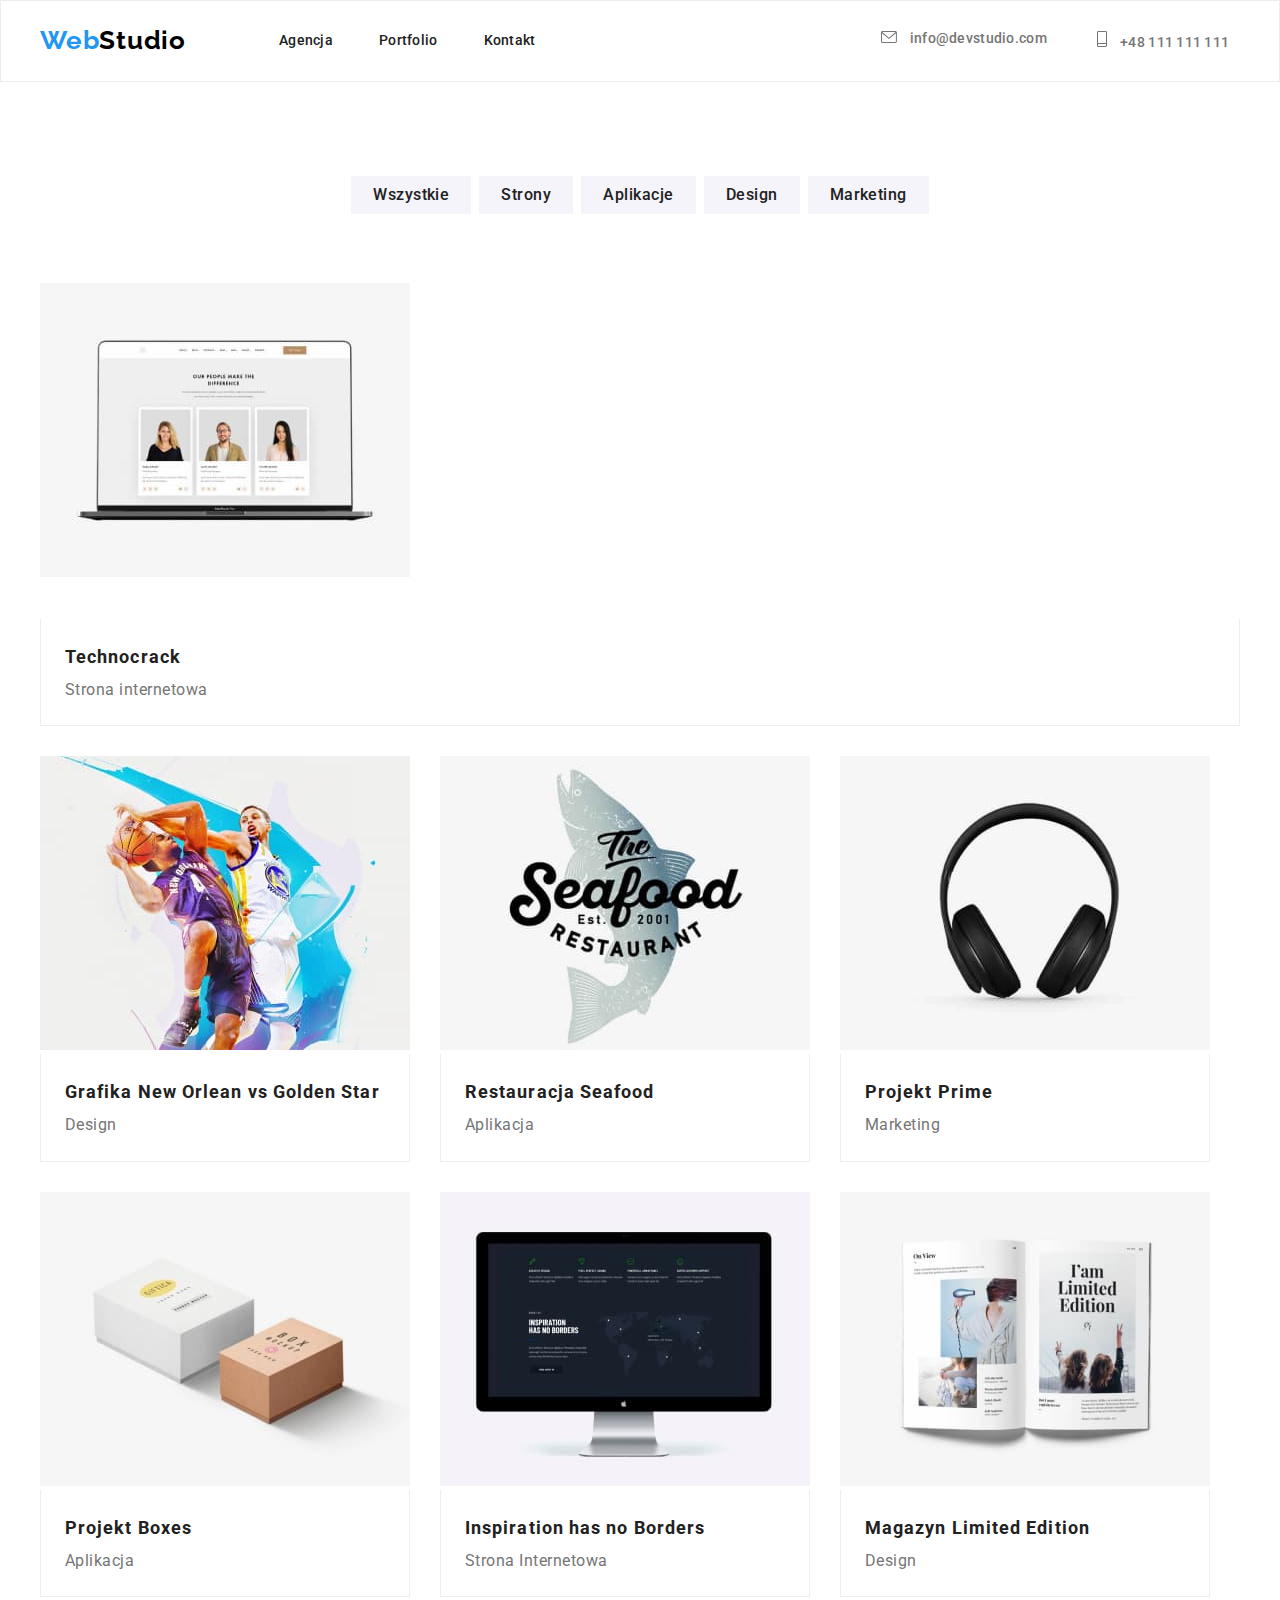
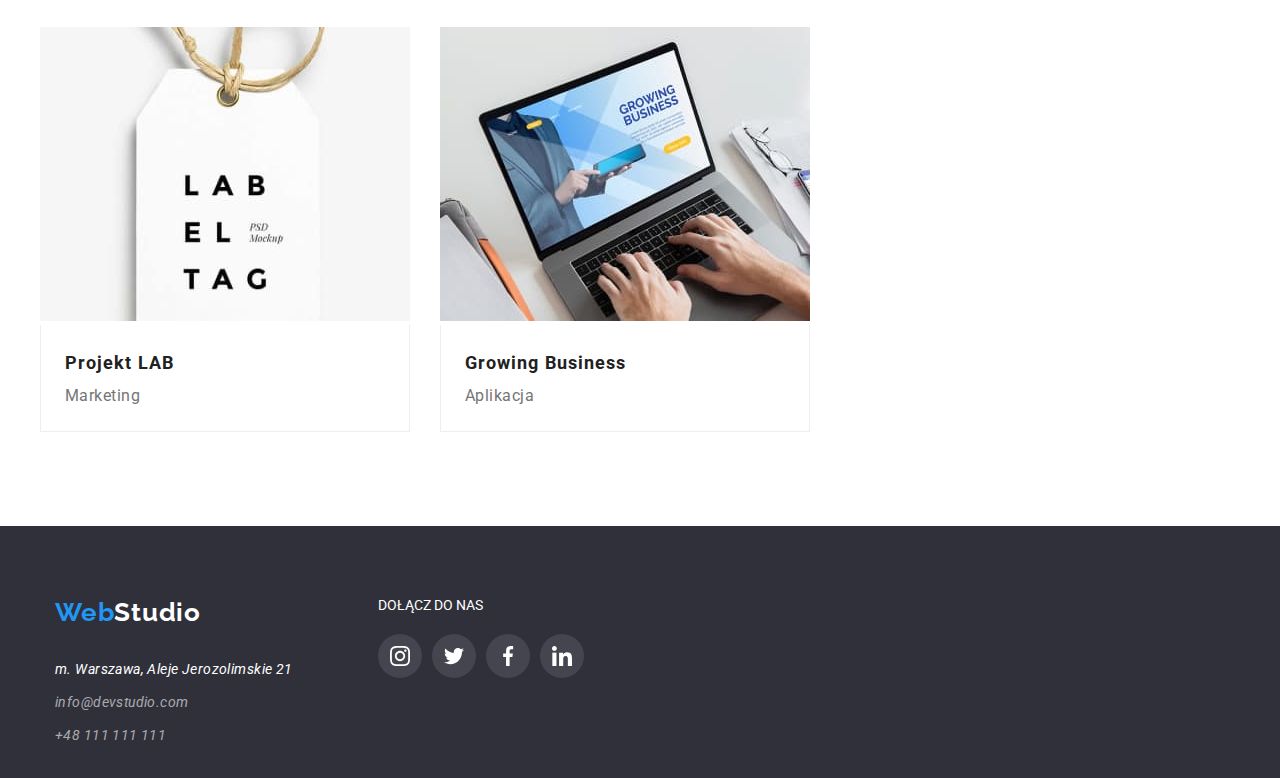
==== portfolio.html @ 08683b41 "Add files via upload" ====
<!DOCTYPE html>
<html lang="en">
  <head>
    <meta charset="UTF-8" />
    <meta http-equiv="X-UA-Compatible" content="IE=edge" />
    <meta name="viewport" content="width=device-width, initial-scale=1.0" />
    <title>hw 5</title>
    <link rel="stylesheet" href="./css/styles.css" />
    <link rel="preconnect" href="https://fonts.googleapis.com" />
    <link rel="preconnect" href="https://fonts.gstatic.com" crossorigin />
    <link
      href="https://fonts.googleapis.com/css2?family=Raleway:wght@700&family=Roboto:wght@400;500;700;900&display=swap"
      rel="stylesheet"
    />
    <link rel="stylesheet" href="https://cdnjs.cloudflare.com/ajax/libs/modern-normalize/2.0.0/modern-normalize.min.css" integrity="sha512-4xo8blKMVCiXpTaLzQSLSw3KFOVPWhm/TRtuPVc4WG6kUgjH6J03IBuG7JZPkcWMxJ5huwaBpOpnwYElP/m6wg==" crossorigin="anonymous" referrerpolicy="no-referrer" />
    <link rel="stylesheet" href="https://cdnjs.cloudflare.com/ajax/libs/modern-normalize/2.0.0/modern-normalize.css" integrity="sha512-gA2Bvu0/hw4oj0Lp8ZHjK+o3S4BE5m8d/wNVy6ktKLhHKPpWLQwv9ixzuWirWOakoJqlBdePq2NhoCaUOQ5npQ==" crossorigin="anonymous" referrerpolicy="no-referrer" />
  </head>

  <body>
    <div class="nav-border">
      <header class="nav-background container">
      <a class="logo" href="./index.html"
        >Web<span class="logo-studio-header">Studio</span></a
      >
      <nav>
        <ul class="first-line">
          <li><a class="first-line-agency" href="/agencja">Agencja</a></li>
          <li>
            <a class="first-line-portfolio" href="./portfolio.html"
              >Portfolio</a
            >
          </li>
          <li><a class="first-line-contact" href="/kontakt">Kontakt</a></li>
        </ul>
      </nav>

      <div class="first-line-contactinfo">
        <a href="mailto:info@devstudio.com">
          <svg class="icon-nav" width="16px" height="12px">
            <use href="./images/icons.svg#icon-envelope"></use>
          </svg>
          info@devstudio.com</a
        >
        <a href="tel:+48111111111">
          <svg class="icon-nav" width="10px" height="16px">
            <use href="./images/icons.svg#icon-phone"></use>
          </svg>
          +48 111 111 111</a
        >
      </div>
    </header>
    </div>

    <main class="section">
      <div class="container">
      <ul class="portfolio-buttons">
        <li><button class="buttons" type="button">Wszystkie</button></li>
        <li><button class="buttons" type="button">Strony</button></li>
        <li><button class="buttons" type="button">Aplikacje</button></li>
        <li><button class="buttons" type="button">Design</button></li>
        <li><button class="buttons" type="button">Marketing</button></li>
      </div>
      </ul>

      <!-----> poprawic
      <ul class="portfolio-all-photos container">
        <li>
          <div class="card-overly">
          <div class="photo-box">
          <img
            src="./images/computer.jpg"
            alt="computer"
            width="370"
            height="294"/>
            <p class="text-overlay">Technocrack jest popularną platformą wykorzystywaną do rozpowszechniania koronawirusa. Firmy wykorzystują tę platformę do celów szpiegowskich i ataków na niezabezpieczone serwery konkurencji</p>
            </div>
          <div class="portfolio-photo-border">
            <b class="portfolio-photo-figcaption">Technocrack</b>
            <p class="portfolio-photo-caption">Strona internetowa</p>
          </p>
          </div>
          </div>
        </li>

        <li>
          <img
            src="./images/basketball-players.jpg"
            alt="basketball players"
            width="370"
            height="294"
          />
          <div class="portfolio-photo-border">
            <b class="portfolio-photo-figcaption"
              >Grafika New Orlean vs Golden Star</b
            >
            <p class="portfolio-photo-caption">Design</p>
            </div>
        </li>

        <li>
          <img
            src="./images/seefood-restaurant.jpg"
            alt="seefood restaurant logo"
            width="370"
            height="294"
          />
          <div class="portfolio-photo-border">
            <b class="portfolio-photo-figcaption">Restauracja Seafood </b>
            <p class="portfolio-photo-caption">Aplikacja</p>
            </div>
        </li>

        <li>
          <img
            src="./images/headphones.jpg"
            alt="headphones"
            width="370"
            height="294"
          />
          <div class="portfolio-photo-border">
            <b class="portfolio-photo-figcaption">Projekt Prime</b>
            <p class="portfolio-photo-caption">Marketing</p>
      </div>
        </li>

        <li>
          <img
            src="./images/boxes.jpg"
            alt="two boxes"
            width="370"
            height="294"
          />
          <div class="portfolio-photo-border">
            <b class="portfolio-photo-figcaption">Projekt Boxes</b>
            <p class="portfolio-photo-caption">Aplikacja</p>
            </div>
        </li>

        <li>
          <img
            src="./images/black-screen.jpg"
            alt="computer with the black screen"
            width="370"
            height="294"
          />
          <div class="portfolio-photo-border">
            <b class="portfolio-photo-figcaption">Inspiration has no Borders</b>
            <p class="portfolio-photo-caption">Strona Internetowa</p>
            </div>
        </li>

        <li>
          <img
            src="./images/magazine.jpg"
            alt="magazine"
            width="370"
            height="294"
          />
          <div class="portfolio-photo-border">
            <b class="portfolio-photo-figcaption">Magazyn Limited Edition</b>
            <p class="portfolio-photo-caption">Design</p>
          </div>
        </li>

        <li>
          <img
            src="./images/label-tag.jpg"
            alt="label tag"
            width="370"
            height="294"
          />
          <div class="portfolio-photo-border">
            <b class="portfolio-photo-figcaption">Projekt LAB</b>
            <p class="portfolio-photo-caption">Marketing</p>
            </div>
        </li>

        <li>
          <img
            src="./images/growing-business-laptop.jpg"
            alt="laptop"
            width="370"
            height="294"
          />
          <div class="portfolio-photo-border">
            <b class="portfolio-photo-figcaption">Growing Business</b>
            <p class="portfolio-photo-caption">Aplikacja</p>
            </div>
        </li>
      </ul>
    </main>

    <footer class="footer-background">
      <div class="footer-flex container">
        <div class="footer-text">
          <a class="footer-logo" href="/WebStudio"
            >Web<span class="logo-studio">Studio</span></a
          >

          <address class="footer-address-contact">
            <a class="footer-address"> m. Warszawa, Aleje Jerozolimskie 21</a>
            <a
              class="footer-contact footer-contact-padding"
              href="mailto:info@devstudio.com"
              >info@devstudio.com</a
            >
            <a class="footer-contact" href="tel:+48111111111"
              >+48 111 111 111
            </a>
          </address>
        </div>

        <div>
          <p class="sm-footer">DOŁĄCZ DO NAS</p>
          <div class="footer-icons">
            <a class="footer-sm-icon"
              ><svg width="20" height="20">
                <use href="./images/icons.svg#icon-instagram"></use>
              </svg>
            </a>
            <a class="footer-sm-icon"
              ><svg width="20" height="20">
                <use href="./images/icons.svg#icon-twitter"></use>
              </svg></a>
            <a class="footer-sm-icon"
              ><svg width="20" height="20">
                <use href="./images/icons.svg#icon-facebook"></use></svg></a>
            <a class="footer-sm-icon"
              ><svg width="20" height="20">
                <use href="./images/icons.svg#icon-linkedin"></use></svg></a>
          </div>
        </div>
      </div>
    </footer>
  </body>
</html>
---- css/styles.css ----
* {margin: 0; padding: 0; }

:root {
    --brand-color: #FFFFFF;
    --brand-color-headline: #212121;
    --brand-color-description: #757575;
    --brand-color-logo: #2196F3;
    --brand-color-logo-header: #000000;
    --font-size-14: 14px;
    --font-size-16: 16px;
 --background-photo: #2F303A66;
     --background-icons-second-section: #F5F4FA;
     --icon-color: #AFB1B8;
     --icon-color-blue: #2196F3;
     --icon-color-footer: #ffffff1a;
    --default-time: 250ms;
     --default-timing-function: cubic-bezier(0.4, 0, 0.2, 1);
     --portfolio-box-background: rgba(33, 150, 243, 0.9);
}

body {
    font-family: 'Roboto', sans-serif;
    color: var(--brand-color);
}

li {
    list-style: none;
}

a {
    text-decoration: none;
}

.nav-background {
    color: var(--brand-color);
    margin: auto;
    display: flex;
    align-items: center;
}

.logo {
    font-family: 'Raleway';
    font-weight: 700;
    font-size: 26px;
    line-height: 1.2;
    letter-spacing: 0.03em;
    color: var(--brand-color-logo);
    text-decoration: none;
    margin: 24px 0 25px 0;
}

.logo-studio-header {
    color: var(--brand-color-logo-header);
}

.first-line {
    font-weight: 500;
    font-size: var(--font-size-14);
    line-height: 1.1;
    letter-spacing: 0.02em;
    color: var(--brand-color-headline);
    text-decoration: none;
    list-style: none;
    display: flex;
    justify-content: space-between;
    align-items: center;
}

.first-line-agency {
    margin-left: 93px;
    margin-right: 46px;
    position: relative;
}

.first-line-agency::after {
    content: '';
    height: 4px;
    position: absolute;
    bottom: -28px;
    background: var(--brand-color-logo);
}

.first-line-agency:hover::after {
    width: 100%;
    left: 0;
}

.first-line-portfolio {
    margin-right: 46px;
    position: relative;
}

.first-line-portfolio::after {
    content: '';
    height: 4px;
    position: absolute;
    bottom: -28px;
    background: var(--brand-color-logo);
}

.first-line-portfolio:hover::after {
    width: 100%;
    left: 0;
}

.first-line-contact {
    margin-right: 345px;
    position: relative;
}

.first-line-contact::after {
    content: '';
    height: 4px;
    position: absolute;
    bottom: -28px;
    background: var(--brand-color-logo);
}

.first-line-contact:hover::after {
    width: 100%;
    left: 0;
}

.first-line a {
    color: inherit;
}

.first-line a:hover,
.first-line a:focus {
    color: var(--brand-color-logo);
}

.icon-nav {
    fill: var(--brand-color-description);
    margin-right: 10px; 
}

.first-line-contactinfo {
    font-weight: 500;
    font-size: var(--font-size-14);
    line-height: 1.1;
    letter-spacing: 0.02em;
    color: var(--brand-color-description);
    text-decoration: none;
    list-style: none;
    display: flex;
    gap: 50px;
}

.first-line-contactinfo a {
    color: inherit;
}

.first-line-contactinfo a:hover ,
.first-line-contactinfo a:focus {
    color: var(--brand-color-logo);
}

.first-line-contactinfo a:hover .icon-nav,
.first-line-contactinfo a:focus .icon-nav {
    fill: var(--icon-color-blue);
}

.first-section-background {
    background: linear-gradient(var(--background-photo), var(--background-photo)), url('../images/index-background.jpg');
    background-size: 1600px auto;
}

.first-section-settings {
box-sizing: border-box;
    display: flex;
    flex-direction: column;
    justify-content: center;
    align-items: center;
    gap: 30px;
}

.fist-section-title {
    font-weight: 900;
    font-size: 44px;
    line-height: 1.4;
    text-align: center;
    letter-spacing: 0.06em;
    text-transform: uppercase;
    color: var(--brand-color);
    margin-top: 200px;
    padding-bottom: 30px;
}

.first-section-button-box {
    display: flex;
    justify-content: center;
}

.first-section-button {
    font-weight: 700;
    font-size: var(--font-size-16);
    line-height: 1.9;
    display: flex;
    align-items: center;
    text-align: center;
    letter-spacing: 0.06em;
    color: var(--brand-color);
    background: #2196F3;
    box-shadow: 0px 4px 4px rgba(0, 0, 0, 0.15);
    border-radius: 4px;
    cursor: pointer;
    box-sizing: content-box;
    display: flex;
    justify-content: center;
    padding: 10px 41px 10px 42px;
    margin-bottom: 200px;
}

.second-section {
    display: flex;
}

.second-section svg {
    margin-bottom: 30px
}

.second-section-headline {
    font-weight: 700;
    font-size: var(--font-size-14);
    line-height: 1.1;
    letter-spacing: 0.03em;
    text-transform: uppercase;
    color: var(--brand-color-headline);
    padding: 0 15px;
} 

.icon-second-section {
    background: var(--background-icons-second-section);
    border-radius: 4px;
    padding: 25px 100px;
}

.second-section-text {
    font-weight: 400;
    font-size: var(--font-size-14);
    line-height: 1.7;
    letter-spacing: 0.03em;
    color: var(--brand-color-description);
    text-transform: none;
    padding-top: 10px;
}

.third-section-title {
    font-weight: 700;
    font-size: 36px;
    line-height: 1.2;
    text-align: center;
    letter-spacing: 0.03em;
    color: var(--brand-color-headline);
    padding-bottom: 50px;
}

.third-section-pictures li {
    position: relative;
    overflow: hidden;
}

.third-section-pictures li > .third-section-text {
    position: absolute;
    width: 100%;
    bottom: 0;
   margin: 0;
   padding: 27px 0;
   text-align: center;
    font-family: 'Roboto';
        font-weight: 700;
        font-size: 14px;
        line-height: 16px;
        text-align: center;
        letter-spacing: 0.03em;
        text-transform: uppercase;
        color: var(--brand-color);
        background: rgba(47, 48, 58, 0.8);
}

.third-section-pictures {
    box-sizing: border-box;
    display: flex;
    flex-direction: row;
    justify-content: space-between;
    gap: 30px;
    padding-bottom: 94px;
}

.fourth-section-background {
    background: #F5F4FA;
}

.fouth-section-title {
    font-weight: 700;
    font-size: 36px;
    line-height: 1.2;
    text-align: center;
    letter-spacing: 0.03em;
    color: var(--brand-color-headline);
    padding-bottom: 50px;
}

.fourth-section {
    display: flex;
}

.fourth-section-block {
    display: inline-block;
    background-color: var(--brand-color);
    box-shadow: 0px 1px 3px rgba(0, 0, 0, 0.12), 0px 1px 1px rgba(0, 0, 0, 0.14), 0px 2px 1px rgba(0, 0, 0, 0.2);
    border-radius: 0px 0px 4px 4px;
    margin: 0 15px;
}

figcaption {
    font-weight: 500;
    font-size: var(--font-size-16);
    line-height: 1.2;
    text-align: center;
    letter-spacing: 0.03em;
    color: var(--brand-color-headline);
}

.fourth-section-name {
    margin-top: 30px;
}

.fourth-section-position {
    font-size: var(--font-size-16);
    font-style: normal;
    font-weight: 400;
    line-height: 1.2;
    text-align: center;
    letter-spacing: 0.03em;
    color: var(--brand-color-description);
    display: flex;
    justify-content: center;
    margin: 10px 0 16px;
    white-space: nowrap;
}

.sm-icons {
    display: flex;
    gap: 10px;
    justify-content: center;
    margin-top: 16px;
    fill: var(--icon-color);
    margin-bottom: 30px;
}

.icon-fourth {
    display: flex;
    justify-content: center;
    align-items: center;
    width: 44px;
    height: 44px;
    border-radius: 50%;
}

.icon-fourth:hover,
.icon-fourth:focus {
    cursor: pointer;
    background-color: var(--icon-color-blue);
    fill: var(--brand-color);
}

.fifth-section-headline {
    font-weight: 700;
    font-size: 36px;
    text-align: center;
    padding-bottom: 50px;
    color: var(--brand-color-headline);
}

.clients-icons {
    display: flex;
    justify-content: space-between;
    fill: var(--icon-color);
}

.clients-icons-blue:hover,
.clients-icons-blue:focus {
    cursor: pointer;
    fill: var(--icon-color-blue);
    border-color: var(--icon-color-blue);
}

div[class="clients-icons"]>svg {
    padding: 17.71px 32px 14.25px;
    border: 1px solid var(--icon-color);
    border-radius: 4px;
}

.footer-background {
    background: #2F303A;
}

.footer-text {
    display: flex;
    flex-direction: column;
    padding-bottom: 60px;
    padding: 0 15px;
} 

.footer-logo {
    font-family: 'Raleway';
    font-weight: 700;
    font-size: 26px;
    line-height: 2;
    letter-spacing: 0.03em;
    color: var(--brand-color-logo);
    text-decoration: none;
    padding: 60px 0 20px 0;
}

.logo-studio {
    color: var(--brand-color);
}

.footer-address-contact {
display: flex;
    flex-direction: column;
}

.footer-address {
    font-size: var(--font-size-14);
    line-height: 1.7;
    letter-spacing: 0.03em;
    color: var(--brand-color);
    padding-bottom: 9px;
}

.footer-contact {
    font-size: var(--font-size-14);
    line-height: 1.7;
    letter-spacing: 0.03em;
    color: rgba(255, 255, 255, 0.6);
    text-decoration: none;
}

.footer-contact-padding{
    padding-bottom: 9px;
}

.footer-contact:hover,
.footer-contact:focus {
    color: var(--brand-color-logo);
}

.footer-flex {
    display: flex;
}

.sm-footer {
    margin: 72px 0 0 70px;
    line-height: 1.14em;
    font-size: 14px;
    color: var(--brand-color);
}

.footer-icons {
    display: flex;
    column-gap: 10px;
    margin: 20px 0 100px 70px;
}

.footer-sm-icon {
    display: flex;
    background-color: var(--icon-color-footer);
    border-radius: 50px;
    fill: var(--brand-color);
    padding: 12px;
}

.footer-sm-icon:hover,
.footer-sm-icon:focus {
    background-color: var(--icon-color-blue);
    cursor: pointer;
}

.portfolio-buttons {
    display: flex;
    justify-content: center;
    align-items: center;
    gap: 8px;
    padding-bottom: 50px;
}

.buttons {
    font-family: 'Roboto';
    font-style: normal;
    font-weight: 500;
    font-size: var(--font-size-16);
    line-height: 1.6;
    text-align: center;
    letter-spacing: 0.03em;
    color: var(--brand-color-headline);
    cursor: pointer;
    background-color: #F5F4FA;
    border-style: none;
    display: flex;
    padding: 6px 22px;
}

.buttons:hover,
.buttons:focus {
    color: var(--brand-color);
    background: #2196F3;
    box-shadow: 0px 3px 1px rgba(0, 0, 0, 0.1), 0px 1px 2px rgba(0, 0, 0, 0.08), 0px 2px 2px rgba(0, 0, 0, 0.12);
    border-radius: 4px;
}

.portfolio-all-photos {
display: flex;
    flex-wrap: wrap;
    gap: 30px;
    padding: 0 15px;
}

.portfolio-all-photos li:hover,
.portfolio-all-photos li:focus {
    cursor: pointer;
        box-shadow: 0px 1px 1px rgba(0, 0, 0, 0.12), 0px 4px 4px rgba(0, 0, 0, 0.06), 1px 4px 6px rgba(0, 0, 0, 0.16);
}

.portfolio-photo-border{
    border: 1px solid #eee;
        border-top: none;
        padding: 20px 24px;
}

.portfolio-photo-figcaption {
    font-weight: 700;
    font-size: 18px;
    line-height: 2;
    letter-spacing: 0.06em;
    color: var(--brand-color-headline);
}

.portfolio-photo-caption {
    font-weight: 400;
    font-size: var(--font-size-16);
    line-height: 1.9;
    letter-spacing: 0.03em;
    color: var(--brand-color-description);
}

.photo-box img {
    position: relative;
    overflow: hidden;
}

.text-overly {
    position: absolute;
    top: 0;
   left: 0;
    width: 100%;
    height: 100%;
    margin: 0;
    padding: 49px 45px 24px;
    font-family: 'Roboto';
    font-size: 18px;
    line-height: 1.56;
     letter-spacing: 0.03em;
    color: var(--brand-color);
    background: var(--portfolio-box-background);
        transform: translateY(100%);
        transition-property: transform;
        transition-duration: var(--default-time);
        transition-timing-function: var(--default-timing-function);
}

.card-overly:hover .textoverly {
    transform: translateY(0);
}

.backdrop {
    position: fixed;
    top: 0;
    left: 0;
    bottom: 0;
    right: 0;
    background-color: #00000033;
    display: flex;

}

.modal {
    position: fixed;
    width: 528px;
    height: 581px;
    left: 50%;
    top: 50%;
    transform: translate(-50%, -50%) rotate(0deg);
    background-color: var(--brand-color);
    box-shadow: 0px 1px 3px #0000001F, 0px 1px 1px #00000024, 0px 2px 1px #00000033;
    border-radius: 4px;
}

.is-hidden {
    pointer-events: none;
    visibility: hidden;
    opacity: 1.0;
}

.close {
    all: unset;
    margin: 8px 0 0 490px;
}

.close:hover {
    background: none;
    box-shadow: none;
    cursor: pointer;
}

.x-icon {
    fill: #000000;
}

.container {
    width: 1200px;
    margin: 0 auto;
}

.section {
    padding: 94px 0 94px 0;
}

.nav-border {
    border: 1px solid #ECECEC;
}
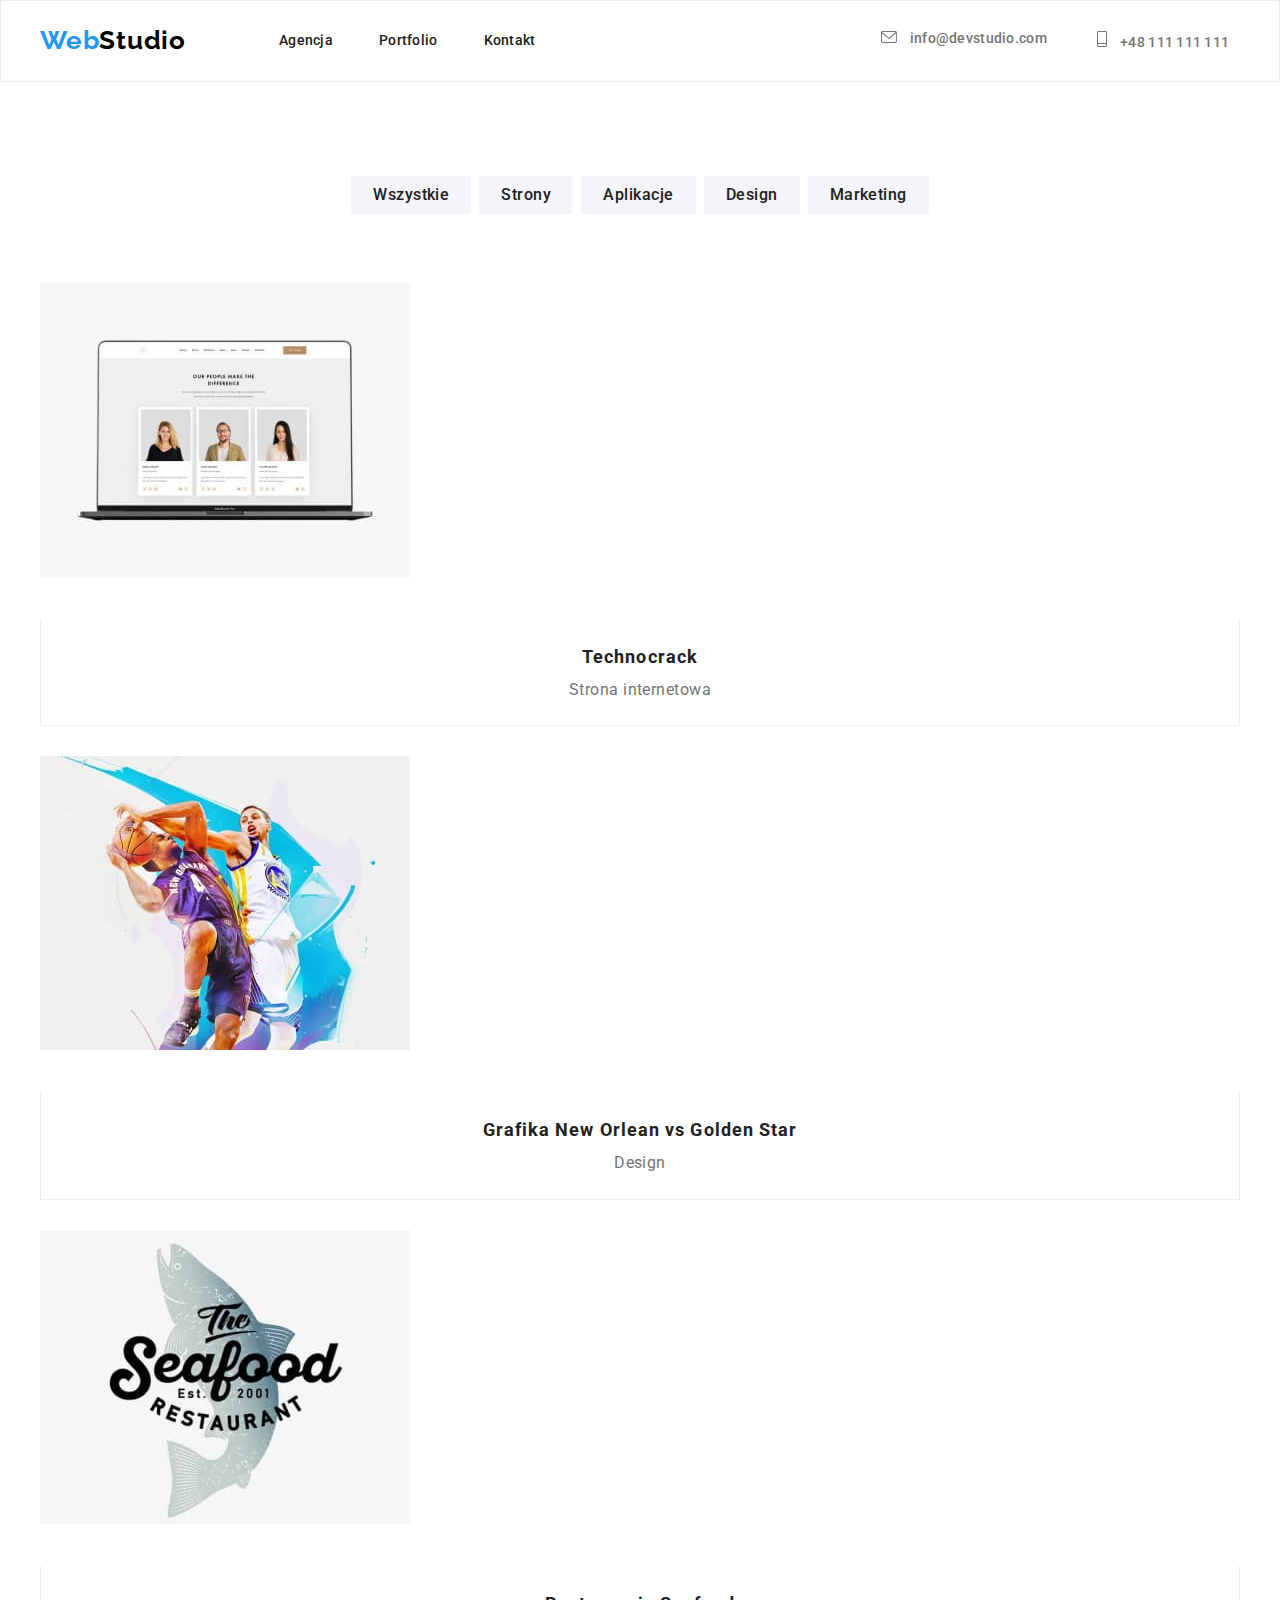
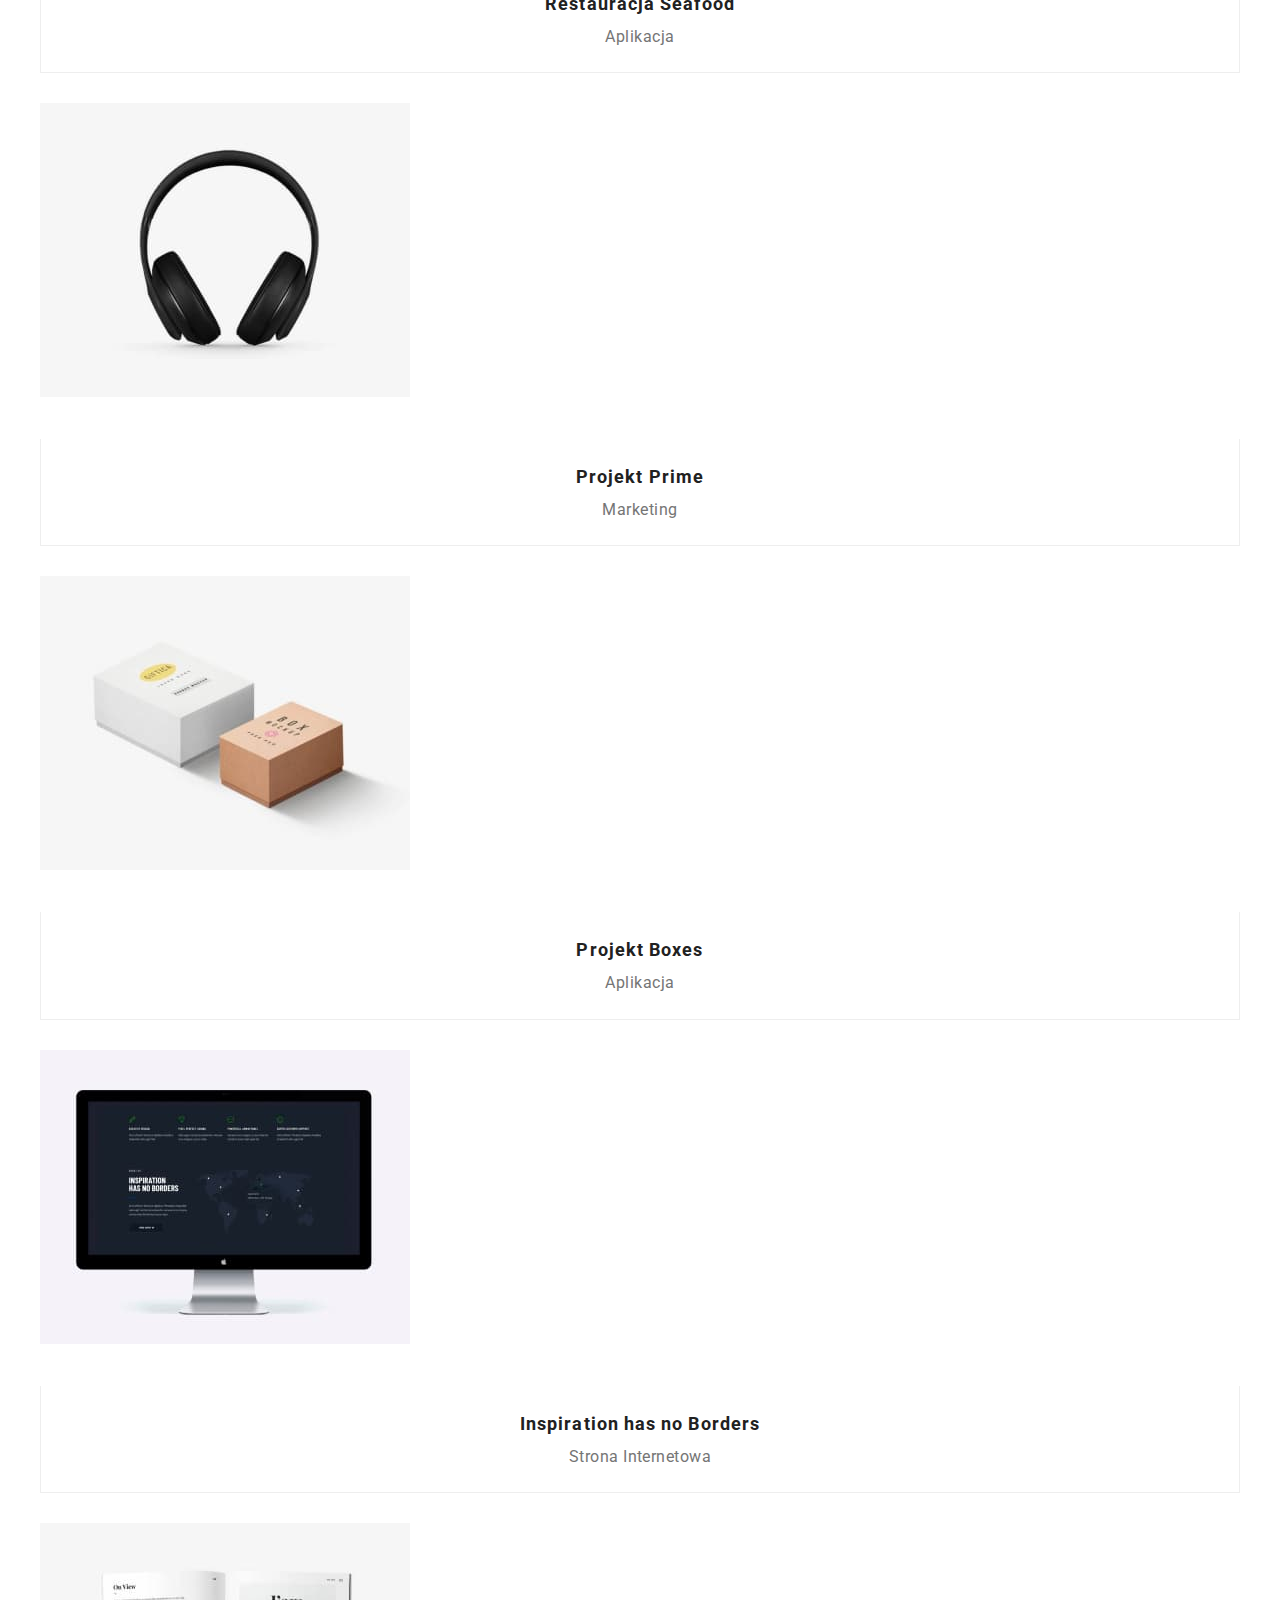
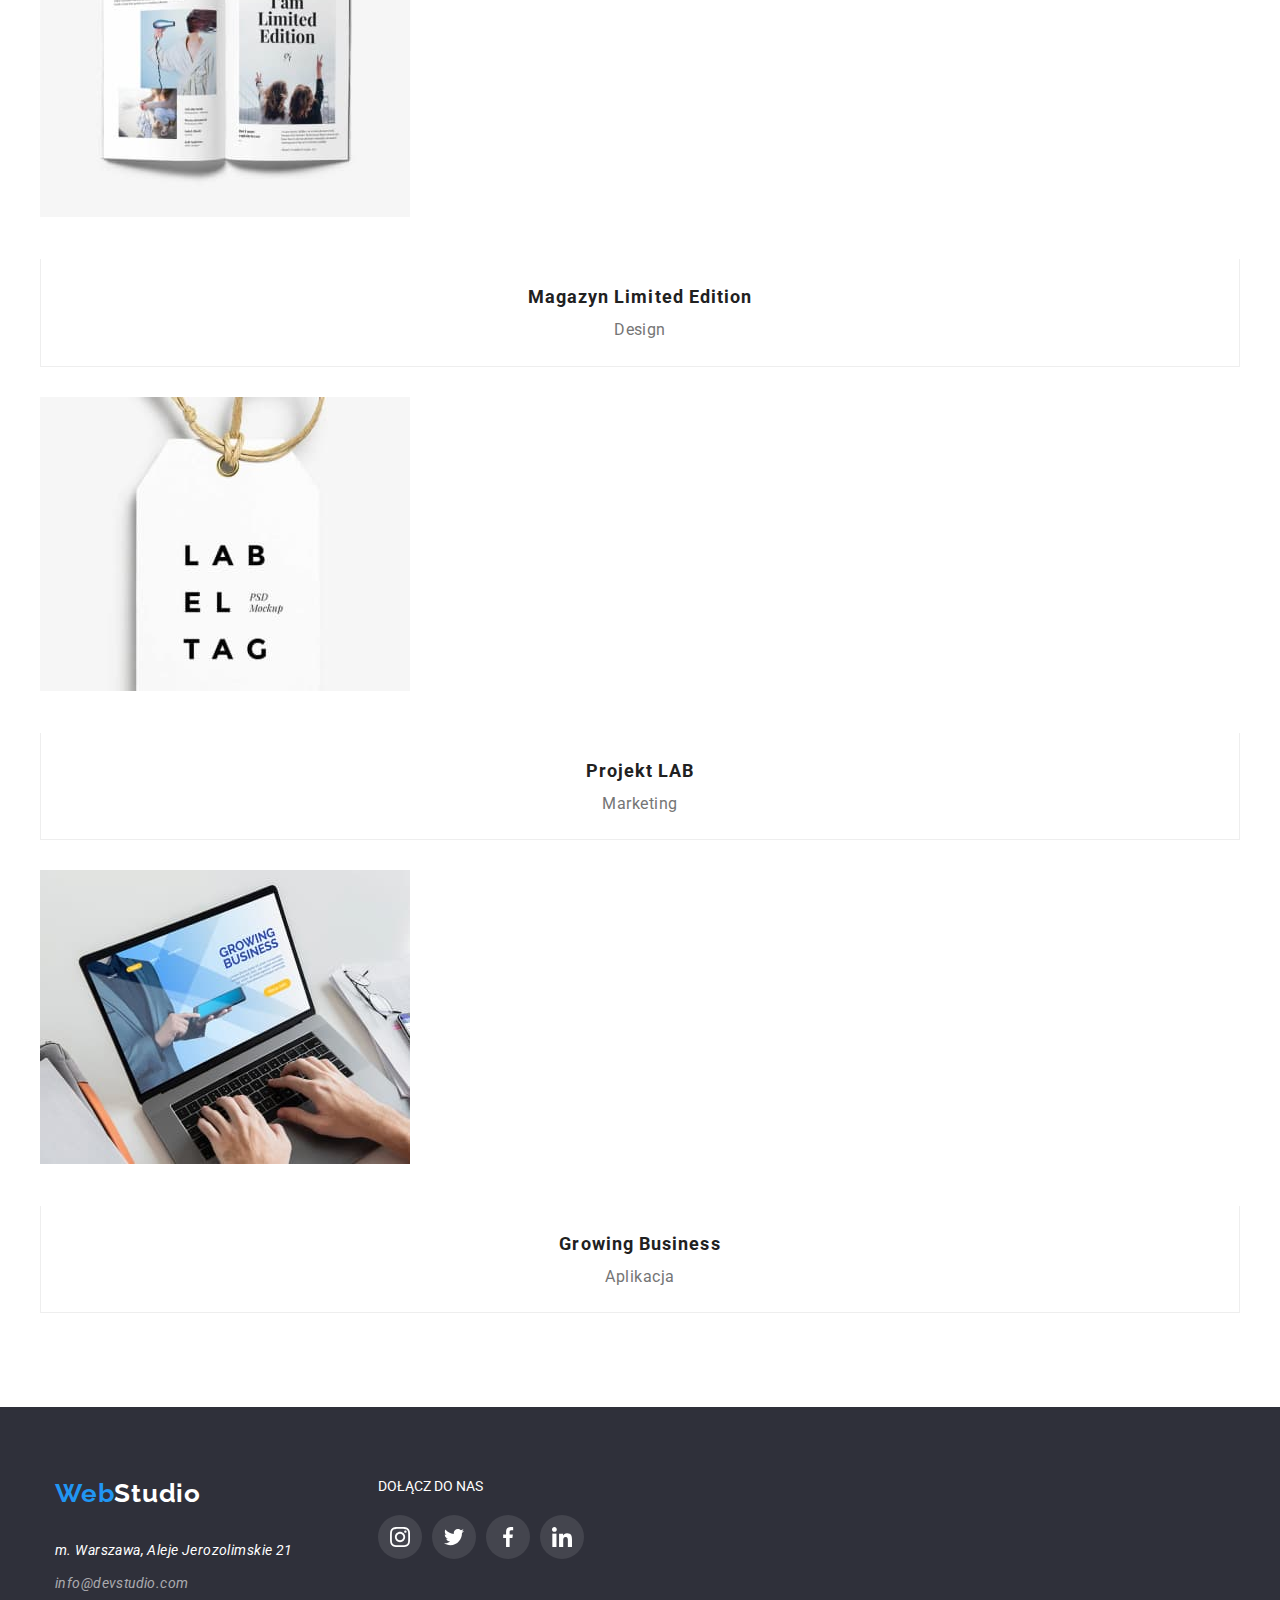
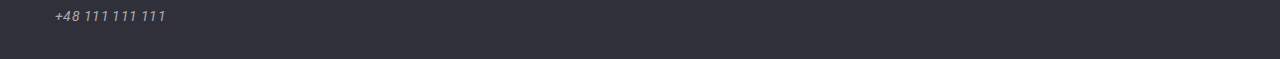
==== commit 48303cdd: "Add files via upload" ====
--- a/portfolio.html
+++ b/portfolio.html
@@ -64,130 +64,151 @@
 
       <!-----> poprawic
       <ul class="portfolio-all-photos container">
-        <li>
-          <div class="card-overly">
-          <div class="photo-box">
+        <div class="portfolio-box">
+          <figure class="photo-box">
           <img
             src="./images/computer.jpg"
             alt="computer"
             width="370"
             height="294"/>
             <p class="text-overlay">Technocrack jest popularną platformą wykorzystywaną do rozpowszechniania koronawirusa. Firmy wykorzystują tę platformę do celów szpiegowskich i ataków na niezabezpieczone serwery konkurencji</p>
-            </div>
-          <div class="portfolio-photo-border">
+            </figure>
+          <figcaption class="portfolio-photo-border">
             <b class="portfolio-photo-figcaption">Technocrack</b>
             <p class="portfolio-photo-caption">Strona internetowa</p>
-          </p>
-          </div>
-          </div>
-        </li>
-
-        <li>
+        </figcaption>
+      </div>
+
+        <div class="portfolio-box">
+          <figure class="photo-box">
           <img
             src="./images/basketball-players.jpg"
             alt="basketball players"
             width="370"
             height="294"
           />
-          <div class="portfolio-photo-border">
+          <p class="text-overlay">Technocrack jest popularną platformą wykorzystywaną do rozpowszechniania koronawirusa. Firmy wykorzystują tę platformę do celów szpiegowskich i ataków na niezabezpieczone serwery konkurencji</p>
+            </figure>
+          <figcaption class="portfolio-photo-border">
             <b class="portfolio-photo-figcaption"
               >Grafika New Orlean vs Golden Star</b
             >
             <p class="portfolio-photo-caption">Design</p>
-            </div>
-        </li>
-
-        <li>
+            </figcaption>
+      </div>
+
+        <div class="portfolio-box">
+          <figure class="photo-box">
           <img
             src="./images/seefood-restaurant.jpg"
             alt="seefood restaurant logo"
             width="370"
             height="294"
           />
-          <div class="portfolio-photo-border">
+          <p class="text-overlay">Technocrack jest popularną platformą wykorzystywaną do rozpowszechniania koronawirusa. Firmy wykorzystują tę platformę do celów szpiegowskich i ataków na niezabezpieczone serwery konkurencji</p>
+            </figure>
+          <figcaption class="portfolio-photo-border">
             <b class="portfolio-photo-figcaption">Restauracja Seafood </b>
             <p class="portfolio-photo-caption">Aplikacja</p>
-            </div>
-        </li>
-
-        <li>
+            </figcaption>
+          </div>
+
+        <div class="portfolio-box">
+          <figure class="photo-box">
           <img
             src="./images/headphones.jpg"
             alt="headphones"
             width="370"
             height="294"
           />
-          <div class="portfolio-photo-border">
+          <p class="text-overlay">Technocrack jest popularną platformą wykorzystywaną do rozpowszechniania koronawirusa. Firmy wykorzystują tę platformę do celów szpiegowskich i ataków na niezabezpieczone serwery konkurencji</p>
+            </figure>
+          <figcaption class="portfolio-photo-border">
             <b class="portfolio-photo-figcaption">Projekt Prime</b>
             <p class="portfolio-photo-caption">Marketing</p>
-      </div>
-        </li>
-
-        <li>
+      </figcaption>
+    </div>
+
+        <div class="portfolio-box">
+          <figure class="photo-box">
           <img
             src="./images/boxes.jpg"
             alt="two boxes"
             width="370"
             height="294"
           />
-          <div class="portfolio-photo-border">
+          <p class="text-overlay">Technocrack jest popularną platformą wykorzystywaną do rozpowszechniania koronawirusa. Firmy wykorzystują tę platformę do celów szpiegowskich i ataków na niezabezpieczone serwery konkurencji</p>
+            </figure>
+          <figcaption class="portfolio-photo-border">
             <b class="portfolio-photo-figcaption">Projekt Boxes</b>
             <p class="portfolio-photo-caption">Aplikacja</p>
-            </div>
-        </li>
-
-        <li>
+            </figcaption>
+          </div>
+
+        <div class="portfolio-box">
+          <figure class="photo-box">
           <img
             src="./images/black-screen.jpg"
             alt="computer with the black screen"
             width="370"
             height="294"
           />
-          <div class="portfolio-photo-border">
+          <p class="text-overlay">Technocrack jest popularną platformą wykorzystywaną do rozpowszechniania koronawirusa. Firmy wykorzystują tę platformę do celów szpiegowskich i ataków na niezabezpieczone serwery konkurencji</p>
+            </figure>
+          <figcaption class="portfolio-photo-border">
             <b class="portfolio-photo-figcaption">Inspiration has no Borders</b>
             <p class="portfolio-photo-caption">Strona Internetowa</p>
-            </div>
-        </li>
-
-        <li>
+            </figcaption>
+          </div>
+
+        <div class="portfolio-box">
+          <figure class="photo-box">
           <img
             src="./images/magazine.jpg"
             alt="magazine"
             width="370"
             height="294"
           />
-          <div class="portfolio-photo-border">
+          <p class="text-overlay">Technocrack jest popularną platformą wykorzystywaną do rozpowszechniania koronawirusa. Firmy wykorzystują tę platformę do celów szpiegowskich i ataków na niezabezpieczone serwery konkurencji</p>
+            </figure>
+          <figcaption class="portfolio-photo-border">
             <b class="portfolio-photo-figcaption">Magazyn Limited Edition</b>
             <p class="portfolio-photo-caption">Design</p>
-          </div>
-        </li>
-
-        <li>
+          </figcaption>
+        </div>
+
+        <div class="portfolio-box">
+          <figure class="photo-box">
           <img
             src="./images/label-tag.jpg"
             alt="label tag"
             width="370"
             height="294"
           />
-          <div class="portfolio-photo-border">
+          <p class="text-overlay">Technocrack jest popularną platformą wykorzystywaną do rozpowszechniania koronawirusa. Firmy wykorzystują tę platformę do celów szpiegowskich i ataków na niezabezpieczone serwery konkurencji</p>
+            </figure>
+          <figcaption class="portfolio-photo-border">
             <b class="portfolio-photo-figcaption">Projekt LAB</b>
             <p class="portfolio-photo-caption">Marketing</p>
-            </div>
-        </li>
-
-        <li>
+            </figcaption> 
+          </div>
+
+        <div class="portfolio-box">
+          <figure class="photo-box">
           <img
             src="./images/growing-business-laptop.jpg"
             alt="laptop"
             width="370"
             height="294"
           />
-          <div class="portfolio-photo-border">
+          <p class="text-overlay">Technocrack jest popularną platformą wykorzystywaną do rozpowszechniania koronawirusa. Firmy wykorzystują tę platformę do celów szpiegowskich i ataków na niezabezpieczone serwery konkurencji</p>
+            </figure>
+          <figcaption class="portfolio-photo-border">
             <b class="portfolio-photo-figcaption">Growing Business</b>
             <p class="portfolio-photo-caption">Aplikacja</p>
-            </div>
-        </li>
-      </ul>
+            </figcaption>
+          </div>
+      </div>
     </main>
 
     <footer class="footer-background">
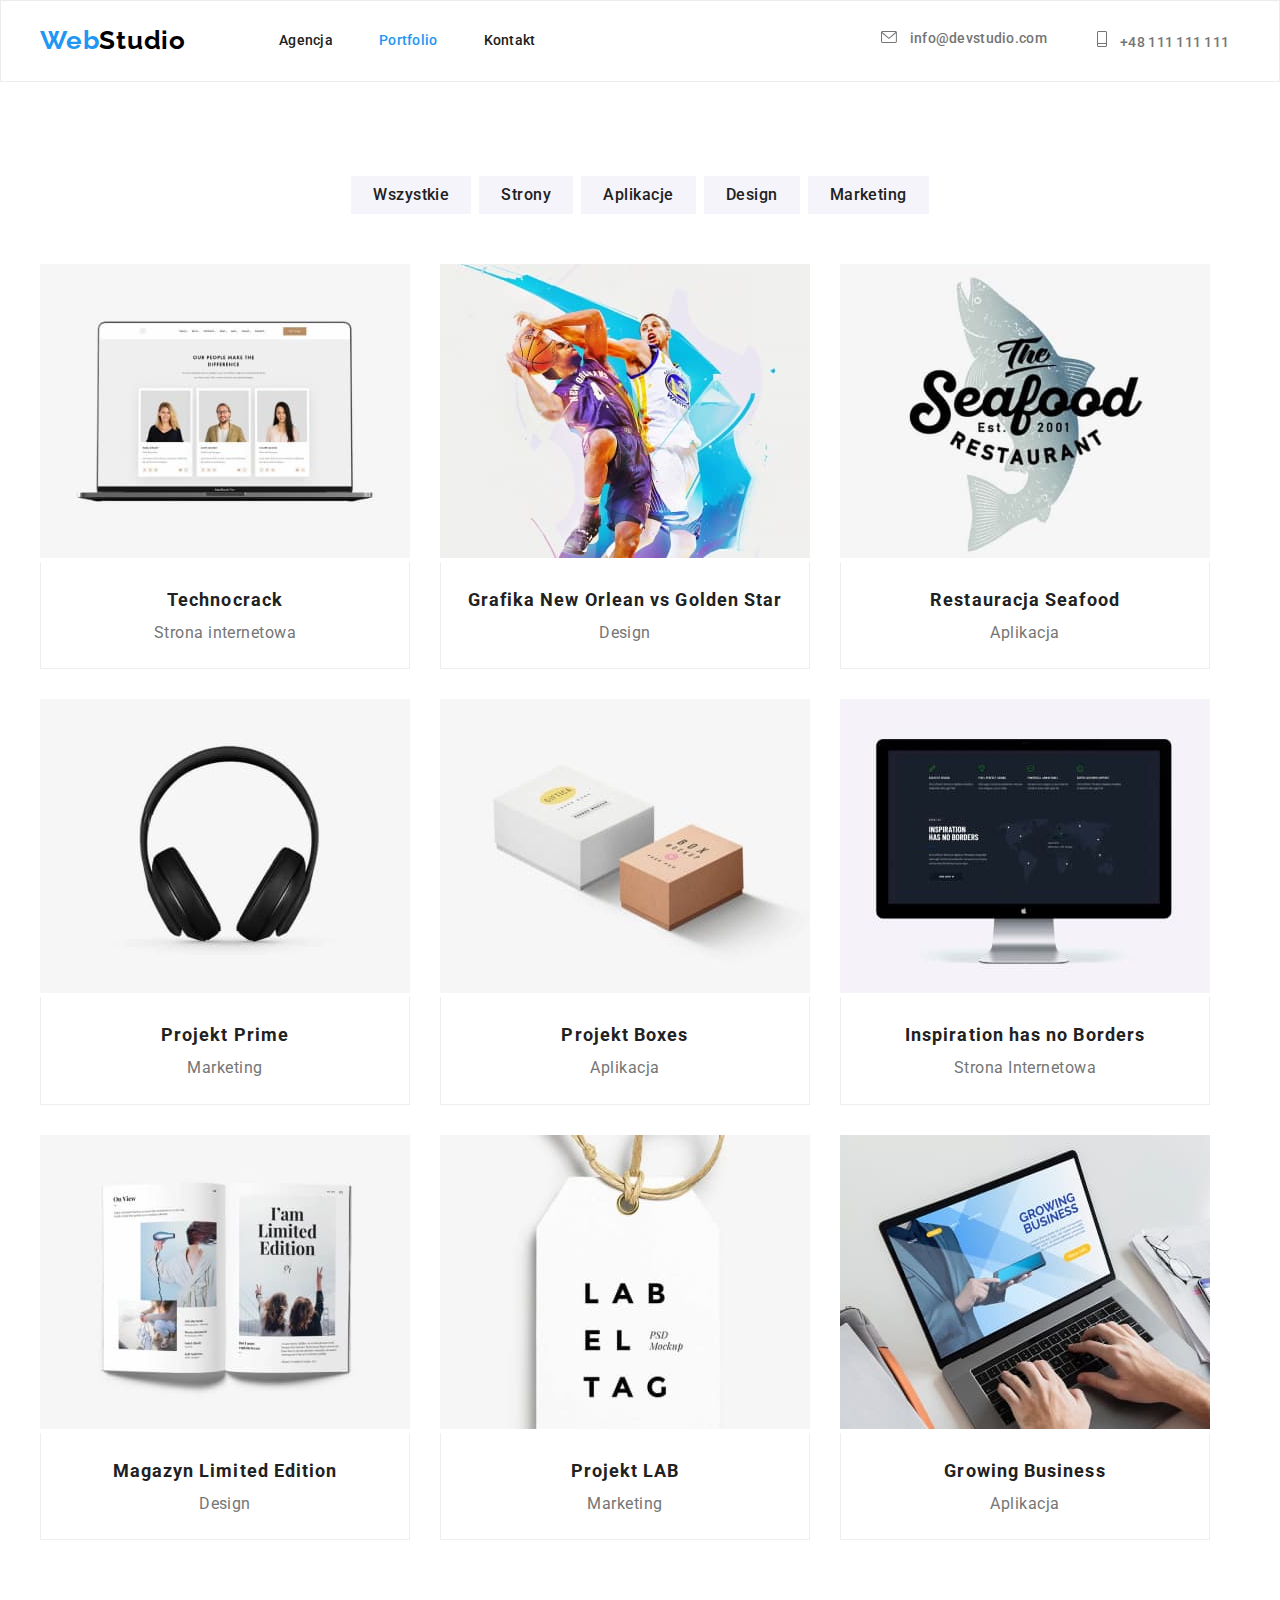
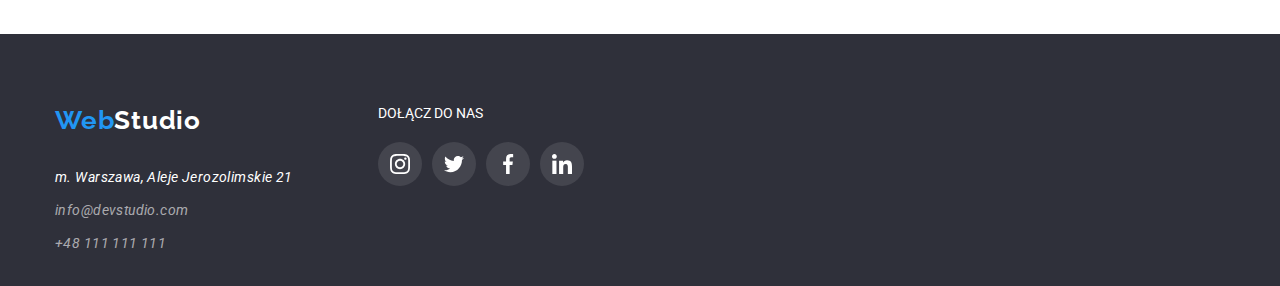
==== commit 5e62d65a: "Add files via upload" ====
--- a/portfolio.html
+++ b/portfolio.html
@@ -24,9 +24,9 @@
       >
       <nav>
         <ul class="first-line">
-          <li><a class="first-line-agency" href="/agencja">Agencja</a></li>
+          <li><a class="first-line-agency" href="./index.html">Agencja</a></li>
           <li>
-            <a class="first-line-portfolio" href="./portfolio.html"
+            <a class="first-line-portfolio portfolio-blue" style="color: #2196f3" href="./portfolio.html"
               >Portfolio</a
             >
           </li>
@@ -62,7 +62,6 @@
       </div>
       </ul>
 
-      <!-----> poprawic
       <ul class="portfolio-all-photos container">
         <div class="portfolio-box">
           <figure class="photo-box">
--- a/css/styles.css
+++ b/css/styles.css
@@ -83,6 +83,9 @@
 .first-line-agency:hover::after {
     width: 100%;
     left: 0;
+    transition-property: width, left;
+        transition-duration: var(--default-time);
+        transition-timing-function: var(--default-timing-function);
 }
 
 .first-line-portfolio {
@@ -101,6 +104,9 @@
 .first-line-portfolio:hover::after {
     width: 100%;
     left: 0;
+    transition-property: width, left;
+        transition-duration: var(--default-time);
+        transition-timing-function: var(--default-timing-function);
 }
 
 .first-line-contact {
@@ -119,6 +125,9 @@
 .first-line-contact:hover::after {
     width: 100%;
     left: 0;
+    transition-property: width, left;
+        transition-duration: var(--default-time);
+        transition-timing-function: var(--default-timing-function);
 }
 
 .first-line a {
@@ -128,6 +137,9 @@
 .first-line a:hover,
 .first-line a:focus {
     color: var(--brand-color-logo);
+    transition-property: color;
+        transition-duration: var(--default-time);
+        transition-timing-function: var(--default-timing-function);
 }
 
 .icon-nav {
@@ -154,11 +166,17 @@
 .first-line-contactinfo a:hover ,
 .first-line-contactinfo a:focus {
     color: var(--brand-color-logo);
+    transition-property: color;
+        transition-duration: var(--default-time);
+        transition-timing-function: var(--default-timing-function);
 }
 
 .first-line-contactinfo a:hover .icon-nav,
 .first-line-contactinfo a:focus .icon-nav {
     fill: var(--icon-color-blue);
+    transition-property: fill;
+        transition-duration: var(--default-time);
+        transition-timing-function: var(--default-timing-function);
 }
 
 .first-section-background {
@@ -364,6 +382,9 @@
     cursor: pointer;
     background-color: var(--icon-color-blue);
     fill: var(--brand-color);
+    transition-property: background-color,fill, pointer;
+        transition-duration: var(--default-time);
+        transition-timing-function: var(--default-timing-function);
 }
 
 .fifth-section-headline {
@@ -385,6 +406,9 @@
     cursor: pointer;
     fill: var(--icon-color-blue);
     border-color: var(--icon-color-blue);
+    transition-property: border-color, fill, pointer;
+        transition-duration: var(--default-time);
+        transition-timing-function: var(--default-timing-function);
 }
 
 div[class="clients-icons"]>svg {
@@ -447,6 +471,9 @@
 .footer-contact:hover,
 .footer-contact:focus {
     color: var(--brand-color-logo);
+    transition-property: color;
+        transition-duration: var(--default-time);
+        transition-timing-function: var(--default-timing-function);
 }
 
 .footer-flex {
@@ -478,6 +505,9 @@
 .footer-sm-icon:focus {
     background-color: var(--icon-color-blue);
     cursor: pointer;
+    transition-property: background-color, pointer;
+        transition-duration: var(--default-time);
+        transition-timing-function: var(--default-timing-function);
 }
 
 .portfolio-buttons {
@@ -510,6 +540,9 @@
     background: #2196F3;
     box-shadow: 0px 3px 1px rgba(0, 0, 0, 0.1), 0px 1px 2px rgba(0, 0, 0, 0.08), 0px 2px 2px rgba(0, 0, 0, 0.12);
     border-radius: 4px;
+    transition-property: color, background, box-shadow, border-radius;
+        transition-duration: var(--default-time);
+        transition-timing-function: var(--default-timing-function);
 }
 
 .portfolio-all-photos {
@@ -519,10 +552,13 @@
     padding: 0 15px;
 }
 
-.portfolio-all-photos li:hover,
-.portfolio-all-photos li:focus {
+.portfolio-box:hover,
+.portfolio-box:focus {
     cursor: pointer;
         box-shadow: 0px 1px 1px rgba(0, 0, 0, 0.12), 0px 4px 4px rgba(0, 0, 0, 0.06), 1px 4px 6px rgba(0, 0, 0, 0.16);
+        transition-property: pointer, box-shadow;
+            transition-duration: var(--default-time);
+            transition-timing-function: var(--default-timing-function);
 }
 
 .portfolio-photo-border{
@@ -547,33 +583,32 @@
     color: var(--brand-color-description);
 }
 
-.photo-box img {
+.photo-box {
     position: relative;
     overflow: hidden;
 }
 
-.text-overly {
+.text-overlay {
     position: absolute;
-    top: 0;
+    top: 100%;
    left: 0;
     width: 100%;
     height: 100%;
     margin: 0;
-    padding: 49px 45px 24px;
+    padding: 49px 45px 49px 24px;
     font-family: 'Roboto';
     font-size: 18px;
     line-height: 1.56;
      letter-spacing: 0.03em;
     color: var(--brand-color);
     background: var(--portfolio-box-background);
-        transform: translateY(100%);
-        transition-property: transform;
-        transition-duration: var(--default-time);
-        transition-timing-function: var(--default-timing-function);
-}
-
-.card-overly:hover .textoverly {
-    transform: translateY(0);
+}
+
+.photo-box:hover .text-overlay {
+    transform: translateY(-100%);
+    transition-property: transform;
+        transition-duration: var(--default-time);
+        transition-timing-function: var(--default-timing-function);
 }
 
 .backdrop {
@@ -607,7 +642,13 @@
 
 .close {
     all: unset;
-    margin: 8px 0 0 490px;
+    display: flex;
+    margin-top: 8px;
+    margin-left: 490px;
+    padding-right: 8px;
+    border: 1px solid rgba(0, 0, 0, 0.1);
+    border-radius: 50%;
+    padding: 9px 10px;
 }
 
 .close:hover {
